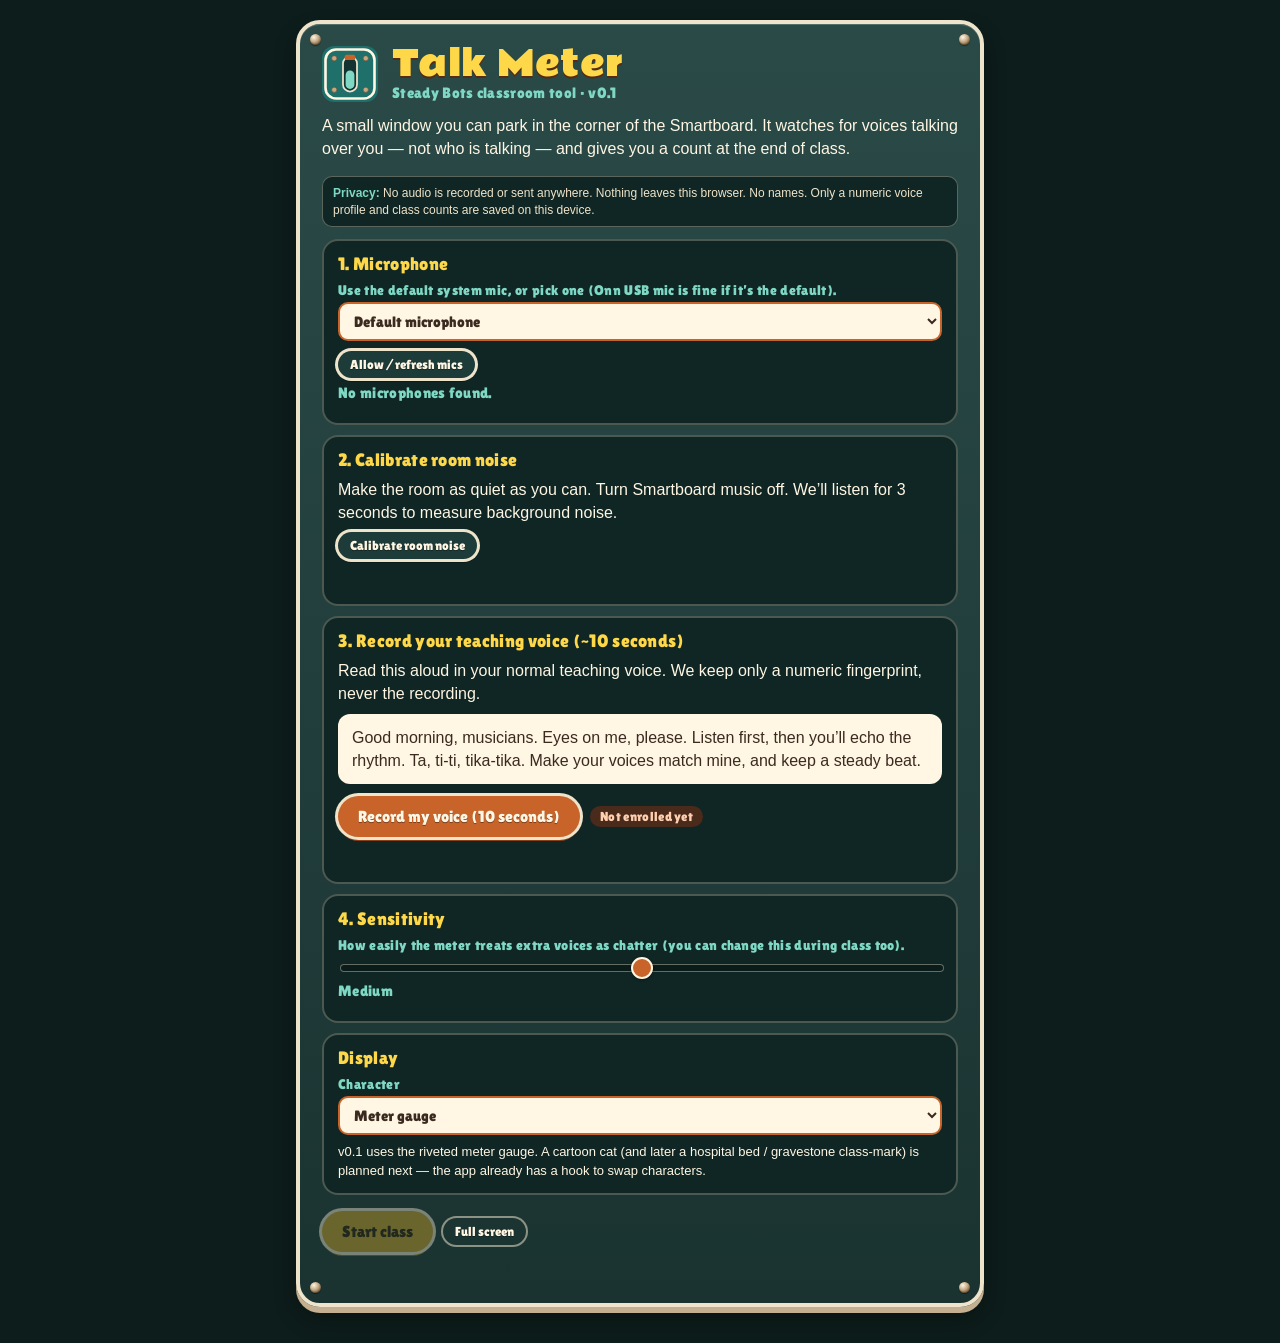
==== index.html @ 0ad7a4d5 "Add Talk Meter v0.1 classroom gauge app (local only). Simple Smartboard-corner meter: teacher voice " ====
<!doctype html>
<html lang="en">
<head>
  <meta charset="utf-8">
  <meta name="viewport" content="width=device-width,initial-scale=1">
  <meta name="theme-color" content="#0d1d1b">
  <title>Talk Meter — Steady Bots</title>
  <link rel="icon" href="assets/favicon.svg" type="image/svg+xml">
  <link rel="stylesheet" href="css/style.css">
</head>
<body class="screen-setup size-compact pos-bottom-right" data-character="gauge">
  <div id="backdrop" hidden></div>

  <main id="app">
    <section id="screen-setup" class="screen">
      <div class="panel setup-panel">
        <span class="rivet tl"></span><span class="rivet tr"></span>
        <span class="rivet bl"></span><span class="rivet br"></span>
        <div class="brand">
          <img class="brand-mark" src="assets/favicon.svg" alt="">
          <div>
            <h1>Talk Meter</h1>
            <div class="sub">Steady Bots classroom tool · v0.1</div>
          </div>
        </div>
        <p class="lead">A small window you can park in the corner of the Smartboard. It watches for voices talking over you — not who is talking — and gives you a count at the end of class.</p>
        <p class="privacy" id="privacy-setup"><strong>Privacy:</strong> No audio is recorded or sent anywhere. Nothing leaves this browser. No names. Only a numeric voice profile and class counts are saved on this device.</p>

        <div class="block">
          <h2>1. Microphone</h2>
          <label class="field" for="mic-select">Use the default system mic, or pick one (Onn USB mic is fine if it’s the default).</label>
          <select id="mic-select">
            <option value="">Default microphone</option>
          </select>
          <div class="btn-row" style="margin-top:10px">
            <button type="button" class="btn small" id="btn-mic-test">Allow / refresh mics</button>
          </div>
          <div class="status-line" id="mic-status"></div>
        </div>

        <div class="block">
          <h2>2. Calibrate room noise</h2>
          <p class="lead" style="margin:0 0 8px">Make the room as quiet as you can. Turn Smartboard music off. We’ll listen for 3 seconds to measure background noise.</p>
          <button type="button" class="btn small" id="btn-calibrate">Calibrate room noise</button>
          <div class="progress" id="cal-progress" hidden><span></span></div>
          <div class="status-line" id="cal-status"></div>
        </div>

        <div class="block">
          <h2>3. Record your teaching voice (~10 seconds)</h2>
          <p class="lead" style="margin:0 0 8px">Read this aloud in your normal teaching voice. We keep only a numeric fingerprint, never the recording.</p>
          <div class="script-box" id="enroll-script">Good morning, musicians. Eyes on me, please. Listen first, then you’ll echo the rhythm. Ta, ti-ti, tika-tika. Make your voices match mine, and keep a steady beat.</div>
          <div class="btn-row">
            <button type="button" class="btn copper" id="btn-enroll">Record my voice (10 seconds)</button>
            <button type="button" class="btn ghost small" id="btn-reenroll" hidden>Re-enroll</button>
            <span class="enrolled-pill off" id="enroll-pill">Not enrolled yet</span>
          </div>
          <div class="progress" id="enroll-progress" hidden><span></span></div>
          <div class="status-line" id="enroll-status"></div>
        </div>

        <div class="block">
          <h2>4. Sensitivity</h2>
          <label class="field" for="sensitivity">How easily the meter treats extra voices as chatter (you can change this during class too).</label>
          <input type="range" id="sensitivity" min="0" max="100" value="50">
          <div class="status-line" id="sens-label">Medium</div>
        </div>

        <div class="block">
          <h2>Display</h2>
          <label class="field" for="character-select">Character</label>
          <select id="character-select"></select>
          <p class="lead" style="margin:8px 0 0;font-size:13px" id="character-note">v0.1 uses the riveted meter gauge. A cartoon cat (and later a hospital bed / gravestone class-mark) is planned next — the app already has a hook to swap characters.</p>
        </div>

        <div class="btn-row" style="margin-top:16px">
          <button type="button" class="btn gold" id="btn-start" disabled>Start class</button>
          <button type="button" class="btn ghost small" id="btn-fullscreen">Full screen</button>
        </div>
        <div class="status-line" id="setup-status"></div>
      </div>
    </section>

    <section id="screen-live" class="screen">
      <div id="meter-panel" class="panel">
        <span class="rivet tl"></span><span class="rivet tr"></span>
        <span class="rivet bl"></span><span class="rivet br"></span>
        <div class="meter-head">
          <div>
            <h1>Talk Meter</h1>
            <div class="live-sub">Chatter while you talk</div>
          </div>
          <div class="icon-btns">
            <button type="button" class="btn ghost small" id="btn-size" title="Size">Size</button>
            <button type="button" class="btn ghost small" id="btn-corner" title="Corner">Corner</button>
            <button type="button" class="btn ghost small" id="btn-live-fs" title="Full screen">FS</button>
            <button type="button" class="btn ghost small" id="btn-settings" title="Setup">Setup</button>
          </div>
        </div>

        <div id="character-stage" data-character="gauge">
          <div data-character-panel="gauge" class="gauge-wrap">
            <div class="gauge-house">
              <div class="gauge-cap"></div>
              <div class="gauge-tube" data-level="quiet">
                <div class="gauge-fill" id="gauge-fill"></div>
                <div class="gauge-gloss"></div>
                <div class="gauge-ticks" aria-hidden="true">
                  <i style="top:0"></i><i style="top:25%"></i><i style="top:50%"></i><i style="top:75%"></i><i style="top:100%"></i>
                </div>
              </div>
              <div class="gauge-readout" id="gauge-readout">0%</div>
            </div>
            <div class="gauge-side">
              <div class="pill" id="status-pill" data-status="listening">Listening</div>
              <div class="stat">
                <div class="k">Chatter starts</div>
                <div class="v" id="stat-starts">0</div>
              </div>
              <div class="stat">
                <div class="k">Voices (rough)</div>
                <div class="v" id="stat-voices">quiet</div>
                <div class="hint">Rough estimate — not an exact count</div>
              </div>
              <div class="stat">
                <div class="k">Usual delay</div>
                <div class="v" id="stat-delay">—</div>
              </div>
            </div>
          </div>
        </div>

        <div class="live-controls">
          <button type="button" class="btn copper" id="btn-end">End class</button>
        </div>
        <div class="live-tools">
          <label class="field" for="sensitivity-live" style="margin:0;flex:1;min-width:140px">Sensitivity
            <input type="range" id="sensitivity-live" min="0" max="100" value="50">
          </label>
        </div>
        <p class="privacy" id="privacy-live"><strong>Privacy:</strong> No audio is recorded or sent. Nothing leaves this browser. No names.</p>
      </div>
    </section>

    <section id="screen-summary" class="screen">
      <div class="panel summary-panel">
        <span class="rivet tl"></span><span class="rivet tr"></span>
        <span class="rivet bl"></span><span class="rivet br"></span>
        <div class="brand">
          <img class="brand-mark" src="assets/favicon.svg" alt="">
          <div>
            <h1>Class report</h1>
            <div class="sub">Saved only in this browser</div>
          </div>
        </div>
        <div class="summary-hero" id="summary-text">Chatter never started while you were talking.</div>
        <div class="block">
          <h2>This class</h2>
          <div id="summary-details"></div>
        </div>
        <div class="block">
          <h2>Trend (this browser)</h2>
          <div class="bars" id="trend-bars" aria-hidden="true"></div>
          <table class="hist-table" id="hist-table">
            <thead>
              <tr><th>When</th><th>Starts</th><th>Usual delay</th><th>Length</th></tr>
            </thead>
            <tbody></tbody>
          </table>
        </div>
        <div class="btn-row">
          <button type="button" class="btn gold" id="btn-new-class">New class</button>
          <button type="button" class="btn" id="btn-export">Export CSV</button>
          <button type="button" class="btn ghost" id="btn-clear-hist">Clear history</button>
          <button type="button" class="btn ghost small" id="btn-back-setup">Setup</button>
        </div>
        <p class="privacy" style="margin-top:16px"><strong>Privacy:</strong> No audio is recorded or sent anywhere. This report is counts and times only, stored on this device.</p>
      </div>
    </section>
  </main>

  <script src="js/audio.js"></script>
  <script src="js/detector.js"></script>
  <script src="js/store.js"></script>
  <script src="js/characters.js"></script>
  <script src="js/app.js"></script>
</body>
</html>
---- css/style.css ----
@font-face {
  font-family: 'Lilita One';
  src: url('../assets/fonts/LilitaOne-Regular.ttf') format('truetype');
  font-display: swap;
}
@font-face {
  font-family: 'Rammetto One';
  src: url('../assets/fonts/RammettoOne-Regular.ttf') format('truetype');
  font-display: swap;
}

:root {
  --mint: #7fd8c4;
  --cream: #fff6e3;
  --cream-rim: #eee4cc;
  --ink: #3b2a20;
  --copper: #c8642a;
  --copper-shadow: #8a3f15;
  --teal: #1f6f6a;
  --teal-dark: #143230;
  --teal-face: #1d3b38;
  --teal-well: #102624;
  --gold: #ffd84a;
  --red: #e24a3d;
  --ok: #3cb878;
  --shadow: #0004;
  --panel-w-compact: 348px;
  --panel-w-medium: 400px;
  --panel-w-large: 520px;
}

* { box-sizing: border-box; }
html, body {
  margin: 0;
  min-height: 100%;
  background: #0d1d1b;
  color: var(--cream);
  font-family: 'Lilita One', 'Trebuchet MS', Verdana, sans-serif;
  letter-spacing: 0.02em;
}
body { overflow-x: hidden; }

h1, h2, .logo-type {
  font-family: 'Rammetto One', 'Lilita One', cursive;
  font-weight: 400;
  margin: 0;
}

button, select, input { font-family: inherit; }

.hidden, [hidden] { display: none !important; }

/* —— Board backdrop (preview / spacious window) —— */
#backdrop {
  position: fixed;
  inset: 0;
  background:
    radial-gradient(ellipse at 50% 20%, #1c3d3a 0%, #0d1d1b 70%),
    #0d1d1b;
  z-index: 0;
}
#backdrop.board {
  background:
    linear-gradient(#0000, #0003),
    repeating-linear-gradient(90deg, #1a333000 0 47px, #7fd8c410 48px),
    repeating-linear-gradient(0deg, #1a333000 0 47px, #7fd8c408 48px),
    linear-gradient(#24514c, #12322f);
}
#backdrop.board::after {
  content: 'Talk Meter sits in a corner of the board';
  position: absolute;
  left: 50%;
  top: 46%;
  transform: translate(-50%, -50%);
  color: #fff6e355;
  font-size: 22px;
  text-align: center;
  pointer-events: none;
}

#app { position: relative; z-index: 1; min-height: 100vh; }

/* —— Shared panel with rivets —— */
.panel {
  position: relative;
  background: linear-gradient(#2a4a48, #1a3331);
  border: 4px solid var(--cream-rim);
  border-radius: 24px;
  box-shadow: 0 6px 0 #c4b090, 0 12px 22px #0005, inset 0 1px 0 #fff3;
  padding: 22px 22px 18px;
}
.rivet {
  position: absolute;
  width: 11px;
  height: 11px;
  border-radius: 50%;
  background: radial-gradient(circle at 35% 30%, #fff6e3, #c4a882 45%, #6a5438 80%);
  box-shadow: 0 1px 1px #0006, inset 0 -1px 1px #0004;
  z-index: 2;
}
.rivet.tl { top: 10px; left: 10px; }
.rivet.tr { top: 10px; right: 10px; }
.rivet.bl { bottom: 10px; left: 10px; }
.rivet.br { bottom: 10px; right: 10px; }

.privacy {
  font-family: 'Trebuchet MS', Verdana, sans-serif;
  font-size: 12px;
  line-height: 1.35;
  color: #efe4c9;
  background: #102624;
  border: 1px solid #eee4cc55;
  border-radius: 10px;
  padding: 8px 10px;
  letter-spacing: 0;
  font-weight: normal;
}
.privacy strong { color: var(--mint); font-weight: bold; }

/* —— Buttons —— */
.btn {
  display: inline-block;
  border: 0;
  cursor: pointer;
  border-radius: 28px;
  padding: 11px 20px;
  font-size: 16px;
  color: var(--cream);
  background: var(--teal-face);
  box-shadow: 0 0 0 3px var(--cream-rim), 0 4px 0 #0a1c1a;
  text-shadow: 0 1px 0 #0006;
}
.btn:hover { filter: brightness(1.08); }
.btn:active { transform: translateY(2px); box-shadow: 0 0 0 3px var(--cream-rim), 0 2px 0 #0a1c1a; }
.btn:disabled { opacity: 0.45; cursor: not-allowed; filter: none; transform: none; }
.btn.gold { background: #c9a227; color: #2a1c0a; text-shadow: none; box-shadow: 0 0 0 3px var(--cream-rim), 0 4px 0 #8a6a10; }
.btn.copper { background: var(--copper); box-shadow: 0 0 0 3px var(--cream-rim), 0 4px 0 var(--copper-shadow); }
.btn.ghost { background: transparent; box-shadow: 0 0 0 2px #eee4cc88; }
.btn.small { padding: 6px 12px; font-size: 13px; border-radius: 20px; }
.btn-row { display: flex; flex-wrap: wrap; gap: 10px; align-items: center; }

/* —— Setup / summary: centered card —— */
body.screen-setup #screen-setup,
body.screen-summary #screen-summary {
  display: block;
}
#screen-setup, #screen-summary {
  display: none;
  max-width: 720px;
  margin: 0 auto;
  padding: 20px 16px 36px;
}
.setup-panel, .summary-panel { color: var(--cream); }

.brand {
  display: flex;
  align-items: center;
  gap: 14px;
  margin-bottom: 8px;
}
.brand-mark {
  width: 56px;
  height: 56px;
  flex: 0 0 56px;
}
.brand h1 {
  font-size: 34px;
  color: var(--gold);
  line-height: 1.05;
  text-shadow: 0 2px 0 #5a2a10;
}
.brand .sub {
  font-size: 15px;
  color: var(--mint);
  margin-top: 2px;
}

.lead {
  font-family: 'Trebuchet MS', Verdana, sans-serif;
  letter-spacing: 0;
  font-size: 16px;
  line-height: 1.45;
  margin: 12px 0 16px;
  color: var(--cream);
}

.block {
  background: var(--teal-well);
  border: 2px solid #eee4cc44;
  border-radius: 16px;
  padding: 12px 14px;
  margin: 10px 0;
}
.block h2 {
  font-family: 'Lilita One', sans-serif;
  font-size: 18px;
  color: var(--gold);
  margin: 0 0 8px;
}
label.field {
  display: block;
  margin: 8px 0 4px;
  font-size: 14px;
  color: var(--mint);
}
select, input[type="range"] {
  width: 100%;
  max-width: 100%;
}
select {
  background: #fff6e3;
  color: var(--ink);
  border: 2px solid var(--copper);
  border-radius: 10px;
  padding: 8px 10px;
  font-size: 15px;
}
.script-box {
  background: #fff6e3;
  color: var(--ink);
  border-radius: 12px;
  padding: 12px 14px;
  font-family: 'Trebuchet MS', Verdana, sans-serif;
  letter-spacing: 0;
  font-size: 16px;
  line-height: 1.45;
  margin: 8px 0 12px;
}
.progress {
  height: 16px;
  background: #0a1c1a;
  border-radius: 10px;
  border: 2px solid var(--cream-rim);
  overflow: hidden;
  margin: 8px 0;
}
.progress > span {
  display: block;
  height: 100%;
  width: 0%;
  background: linear-gradient(90deg, var(--mint), var(--gold));
}
.status-line {
  min-height: 1.4em;
  font-size: 15px;
  color: var(--mint);
  margin: 6px 0;
}
.status-line.err { color: #ffb3ab; }
.enrolled-pill {
  display: inline-block;
  background: #1e4e32;
  color: #b6ffcf;
  border-radius: 999px;
  padding: 3px 10px;
  font-size: 13px;
}
.enrolled-pill.off {
  background: #4a2a1a;
  color: #ffd0b0;
}

input[type="range"] {
  appearance: none;
  height: 8px;
  background: #0a1c1a;
  border-radius: 8px;
  border: 1px solid #eee4cc66;
  outline: none;
}
input[type="range"]::-webkit-slider-thumb {
  appearance: none;
  width: 22px;
  height: 22px;
  border-radius: 50%;
  background: var(--copper);
  border: 2px solid var(--cream);
  box-shadow: 0 1px 3px #0006;
  cursor: pointer;
}

/* —— Live meter —— */
#screen-live {
  display: none;
  min-height: 100vh;
  position: relative;
}
body.screen-live #screen-live { display: block; }

#meter-panel {
  width: var(--panel-w-compact);
  position: fixed;
  z-index: 3;
}
body.size-medium #meter-panel { width: var(--panel-w-medium); }
body.size-large #meter-panel { width: var(--panel-w-large); }
body.size-full #meter-panel {
  width: min(640px, calc(100vw - 32px));
  position: relative;
  margin: 24px auto;
}

body.pos-bottom-right #meter-panel { right: 16px; bottom: 16px; }
body.pos-bottom-left #meter-panel { left: 16px; bottom: 16px; }
body.pos-top-right #meter-panel { right: 16px; top: 16px; }
body.pos-top-left #meter-panel { left: 16px; top: 16px; }
body.size-full.pos-bottom-right #meter-panel,
body.size-full.pos-bottom-left #meter-panel,
body.size-full.pos-top-right #meter-panel,
body.size-full.pos-top-left #meter-panel {
  right: auto; left: auto; top: auto; bottom: auto;
}

.meter-head {
  display: flex;
  flex-direction: column;
  align-items: stretch;
  gap: 8px;
  margin-bottom: 8px;
  padding: 0 6px;
}
.meter-head h1 {
  font-size: 22px;
  color: var(--gold);
  text-shadow: 0 2px 0 #5a2a10;
  line-height: 1.05;
  white-space: nowrap;
}
.meter-head .live-sub { font-size: 12px; color: var(--mint); margin-top: 4px; }
.icon-btns { display: flex; gap: 6px; flex-wrap: nowrap; justify-content: flex-start; }
.icon-btns .btn { padding: 5px 9px; font-size: 12px; }

#character-stage { margin: 6px 0 10px; }

.gauge-wrap {
  display: flex;
  align-items: center;
  gap: 16px;
  justify-content: center;
  padding: 6px 4px;
}
.gauge-house { position: relative; width: 86px; flex: 0 0 86px; }
.gauge-cap {
  width: 62px;
  height: 16px;
  margin: 0 auto -4px;
  background: linear-gradient(#e08a4a, var(--copper));
  border-radius: 8px 8px 3px 3px;
  box-shadow: 0 1px 0 #fff4, 0 2px 0 #6a2e10;
  position: relative;
  z-index: 1;
}
.gauge-tube {
  width: 58px;
  height: 168px;
  margin: 0 auto;
  background: #0a1817;
  border: 3px solid var(--cream-rim);
  border-radius: 28px;
  position: relative;
  overflow: hidden;
  box-shadow: inset 0 0 12px #0008;
}
.gauge-fill {
  position: absolute;
  left: 0; right: 0; bottom: 0;
  height: 0%;
  background: linear-gradient(180deg, var(--mint) 0%, #3cb878 100%);
  transition: height 120ms linear, background 200ms linear;
  border-radius: 0 0 24px 24px;
}
.gauge-tube[data-level="some"] .gauge-fill {
  background: linear-gradient(180deg, var(--gold) 0%, #e08a4a 100%);
}
.gauge-tube[data-level="few"] .gauge-fill {
  background: linear-gradient(180deg, #ffb14a 0%, var(--copper) 100%);
}
.gauge-tube[data-level="lots"] .gauge-fill {
  background: linear-gradient(180deg, #ff7a6e 0%, var(--red) 100%);
}
.gauge-gloss {
  position: absolute;
  top: 10px; bottom: 10px; left: 8px;
  width: 10px;
  border-radius: 8px;
  background: linear-gradient(#fff8, #fff0);
  pointer-events: none;
}
.gauge-ticks {
  position: absolute;
  inset: 8px 0;
  pointer-events: none;
}
.gauge-ticks i {
  position: absolute;
  right: 6px;
  width: 10px;
  height: 2px;
  background: #eee4cc88;
}
.gauge-readout {
  text-align: center;
  margin-top: 6px;
  color: var(--gold);
  font-size: 18px;
}
.gauge-side { flex: 1; min-width: 0; }
.pill {
  display: inline-block;
  border-radius: 999px;
  padding: 4px 10px;
  font-size: 14px;
  margin: 0 0 8px;
  background: #163330;
  border: 1px solid #eee4cc44;
}
.pill[data-status="teacher"] { background: #1e4e32; color: #b6ffcf; }
.pill[data-status="chatter"] { background: #5a1e1a; color: #ffd0c8; }
.pill[data-status="listening"] { color: var(--mint); }
.pill[data-status="music"] { color: #ffe08a; }

.stat {
  margin: 8px 0;
}
.stat .k {
  font-size: 12px;
  color: var(--mint);
  text-transform: uppercase;
}
.stat .v {
  font-size: 26px;
  color: var(--gold);
  line-height: 1.1;
}
.stat .hint {
  font-family: 'Trebuchet MS', Verdana, sans-serif;
  letter-spacing: 0;
  font-size: 11px;
  color: #efe4c9aa;
  margin-top: 2px;
}

.live-controls { display: flex; flex-wrap: wrap; gap: 8px; margin: 10px 0 8px; }
.live-tools { display: flex; flex-wrap: wrap; gap: 6px; margin-bottom: 8px; }
#meter-panel .privacy { font-size: 11px; }

body.size-compact .gauge-tube { height: 140px; }
body.size-compact .meter-head h1 { font-size: 20px; }
body.size-large .gauge-tube { height: 200px; }
body.size-large .meter-head h1 { font-size: 28px; }

/* —— Summary —— */
.summary-hero {
  font-size: 22px;
  color: var(--gold);
  line-height: 1.3;
  margin: 10px 0 14px;
  text-shadow: 0 2px 0 #5a2a10;
}
.hist-table {
  width: 100%;
  border-collapse: collapse;
  font-family: 'Trebuchet MS', Verdana, sans-serif;
  letter-spacing: 0;
  font-size: 13px;
}
.hist-table th, .hist-table td {
  text-align: left;
  padding: 6px 8px;
  border-bottom: 1px solid #eee4cc33;
}
.hist-table th { color: var(--mint); font-weight: normal; }
.bars {
  display: flex;
  align-items: flex-end;
  gap: 4px;
  height: 64px;
  margin: 8px 0 4px;
}
.bars i {
  flex: 1;
  background: var(--mint);
  border-radius: 3px 3px 0 0;
  min-height: 3px;
  opacity: 0.85;
}

.mic-denied { color: #ffb3ab; }

/* Small parked window: fill with the panel */
@media (max-width: 420px) {
  #meter-panel {
    width: calc(100vw - 16px) !important;
    left: 8px !important;
    right: 8px !important;
    bottom: 8px !important;
    top: auto !important;
  }
  #screen-setup, #screen-summary { padding: 16px 10px 32px; }
  .brand h1 { font-size: 26px; }
}
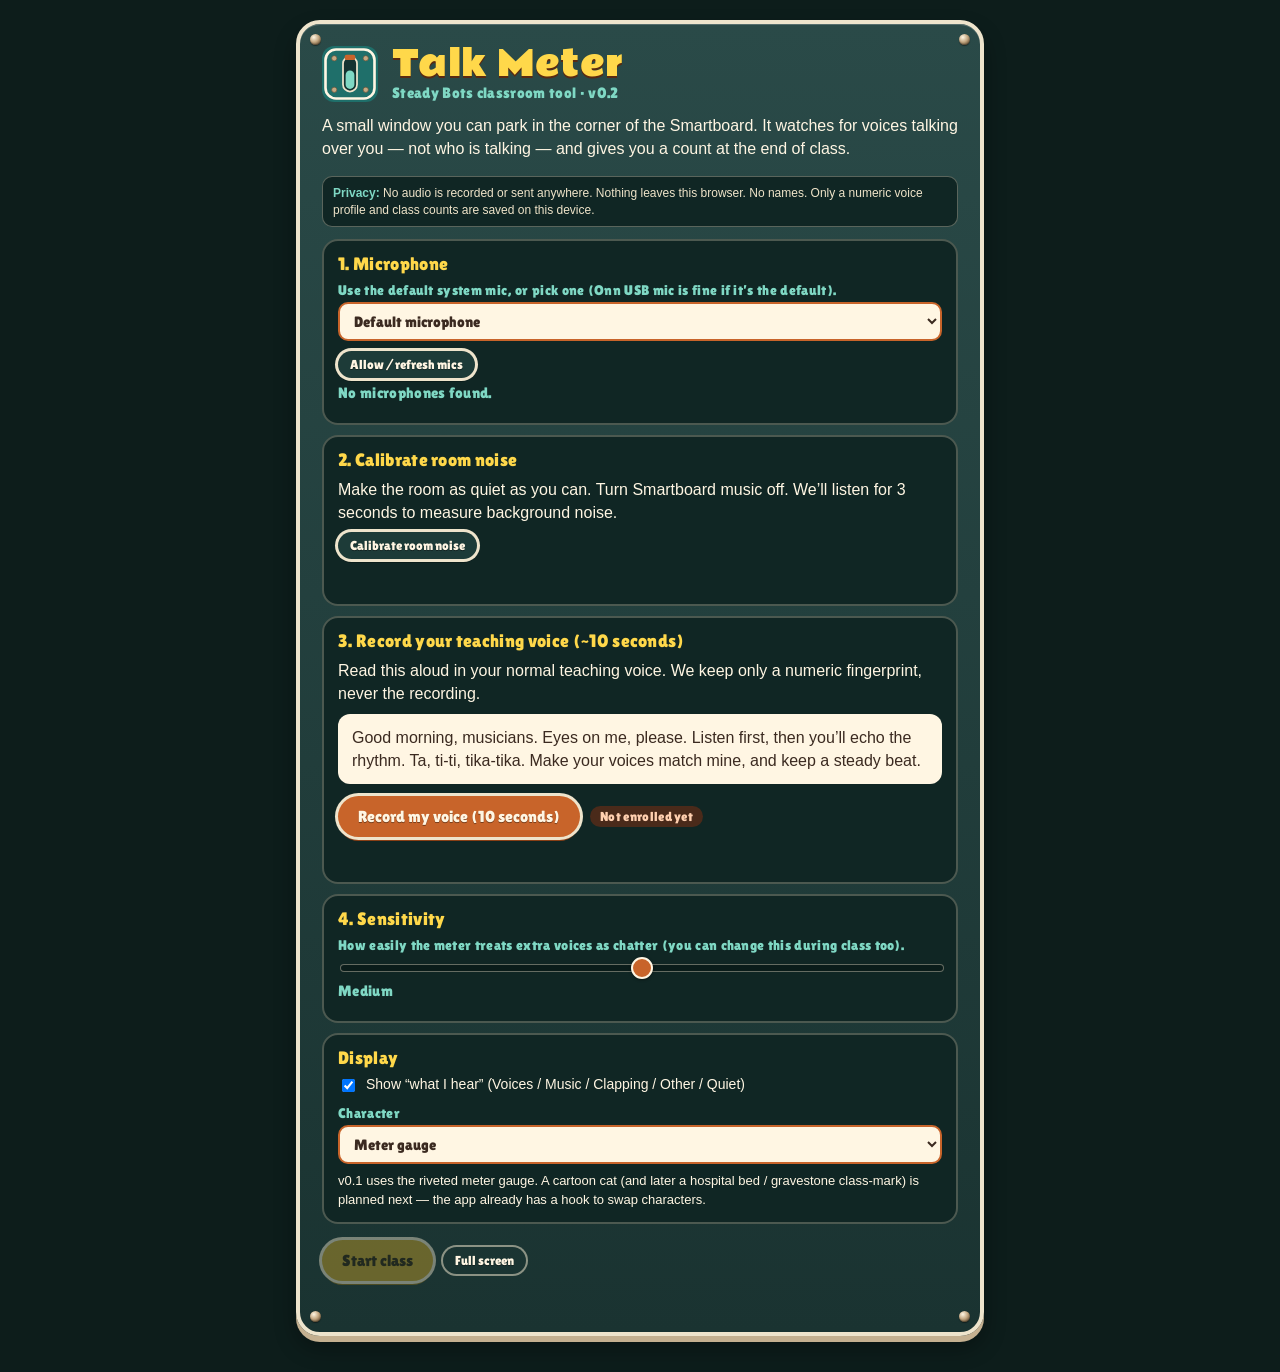
==== commit a6bd92aa: "Add Talk Meter v0.2 SpeechNet voice gate (local only). A tiny int8 speech classifier, built like Lev" ====
--- a/index.html
+++ b/index.html
@@ -20,7 +20,7 @@
           <img class="brand-mark" src="assets/favicon.svg" alt="">
           <div>
             <h1>Talk Meter</h1>
-            <div class="sub">Steady Bots classroom tool · v0.1</div>
+            <div class="sub">Steady Bots classroom tool · v0.2</div>
           </div>
         </div>
         <p class="lead">A small window you can park in the corner of the Smartboard. It watches for voices talking over you — not who is talking — and gives you a count at the end of class.</p>
@@ -68,6 +68,7 @@
 
         <div class="block">
           <h2>Display</h2>
+          <label class="check"><input type="checkbox" id="show-hear" checked> Show “what I hear” (Voices / Music / Clapping / Other / Quiet)</label>
           <label class="field" for="character-select">Character</label>
           <select id="character-select"></select>
           <p class="lead" style="margin:8px 0 0;font-size:13px" id="character-note">v0.1 uses the riveted meter gauge. A cartoon cat (and later a hospital bed / gravestone class-mark) is planned next — the app already has a hook to swap characters.</p>
@@ -112,7 +113,10 @@
               <div class="gauge-readout" id="gauge-readout">0%</div>
             </div>
             <div class="gauge-side">
-              <div class="pill" id="status-pill" data-status="listening">Listening</div>
+              <div class="pills-row">
+                <div class="pill" id="status-pill" data-status="listening">Listening</div>
+                <div class="pill hear" id="hear-pill" data-hear="quiet">Quiet</div>
+              </div>
               <div class="stat">
                 <div class="k">Chatter starts</div>
                 <div class="v" id="stat-starts">0</div>
@@ -180,6 +184,7 @@
   </main>
 
   <script src="js/audio.js"></script>
+  <script src="js/speechnet.js"></script>
   <script src="js/detector.js"></script>
   <script src="js/store.js"></script>
   <script src="js/characters.js"></script>
--- a/css/style.css
+++ b/css/style.css
@@ -405,6 +405,13 @@
   font-size: 18px;
 }
 .gauge-side { flex: 1; min-width: 0; }
+.pills-row {
+  display: flex;
+  flex-wrap: wrap;
+  align-items: center;
+  gap: 4px 6px;
+  margin: 0 0 8px;
+}
 .pill {
   display: inline-block;
   border-radius: 999px;
@@ -414,6 +421,7 @@
   background: #163330;
   border: 1px solid #eee4cc44;
 }
+.pills-row .pill { margin: 0; }
 .pill[data-status="teacher"] { background: #1e4e32; color: #b6ffcf; }
 .pill[data-status="chatter"] { background: #5a1e1a; color: #ffd0c8; }
 .pill[data-status="listening"] { color: var(--mint); }
@@ -499,3 +507,22 @@
   #screen-setup, #screen-summary { padding: 16px 10px 32px; }
   .brand h1 { font-size: 26px; }
 }
+
+label.check {
+  display: flex;
+  align-items: flex-start;
+  gap: 8px;
+  font-family: 'Trebuchet MS', Verdana, sans-serif;
+  letter-spacing: 0;
+  font-size: 14px;
+  margin: 0 0 10px;
+  color: var(--cream);
+}
+label.check input { margin-top: 3px; flex: 0 0 auto; }
+.pill.hear { display: inline-block; margin-left: 0; }
+.pill.hear[data-hear="speech"] { background: #1e4e32; color: #b6ffcf; }
+.pill.hear[data-hear="music"] { background: #4a3a12; color: #ffe08a; }
+.pill.hear[data-hear="clapping"] { background: #4a2a14; color: #ffd0b0; }
+.pill.hear[data-hear="other"] { background: #163330; color: #efe4c9; }
+.pill.hear[data-hear="quiet"] { color: var(--mint); }
+body.hide-hear #hear-pill { display: none !important; }
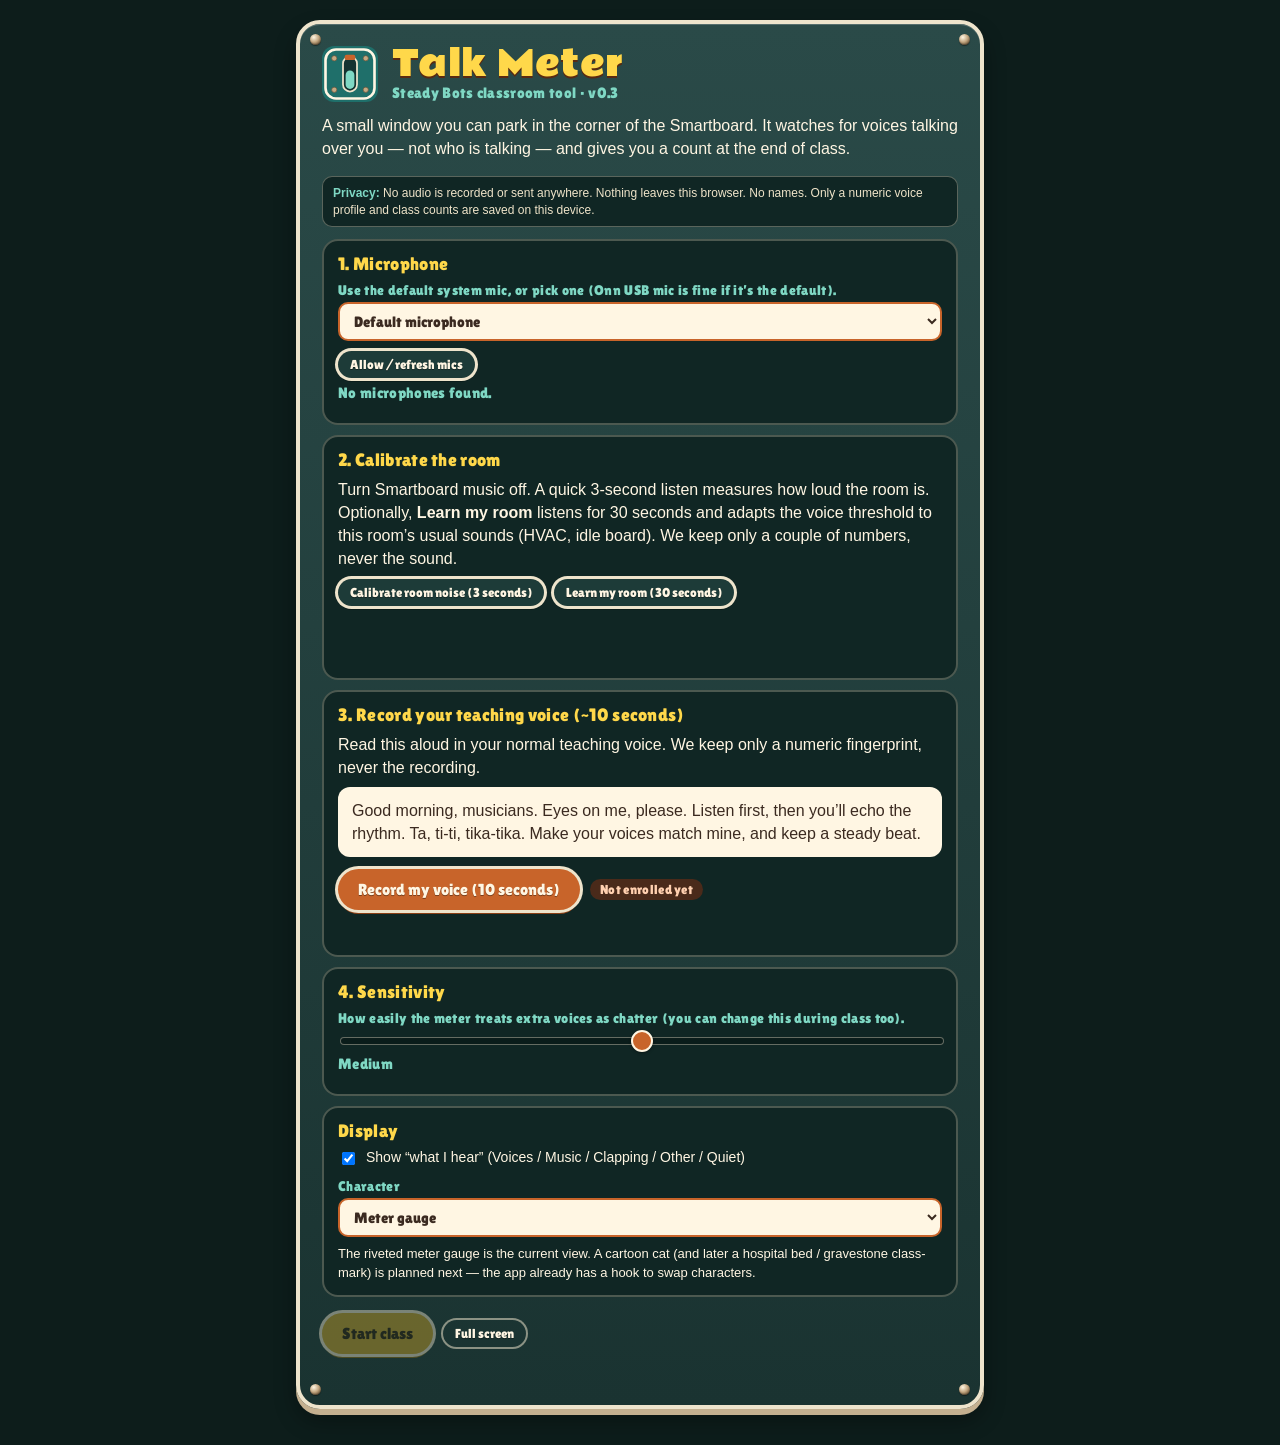
==== commit 3ca625f2: "Add Talk Meter v0.3 SpeechNet retraining and Learn my room (local only). Retrain the tiny in-browser" ====
--- a/index.html
+++ b/index.html
@@ -20,7 +20,7 @@
           <img class="brand-mark" src="assets/favicon.svg" alt="">
           <div>
             <h1>Talk Meter</h1>
-            <div class="sub">Steady Bots classroom tool · v0.2</div>
+            <div class="sub">Steady Bots classroom tool · v0.3</div>
           </div>
         </div>
         <p class="lead">A small window you can park in the corner of the Smartboard. It watches for voices talking over you — not who is talking — and gives you a count at the end of class.</p>
@@ -39,11 +39,16 @@
         </div>
 
         <div class="block">
-          <h2>2. Calibrate room noise</h2>
-          <p class="lead" style="margin:0 0 8px">Make the room as quiet as you can. Turn Smartboard music off. We’ll listen for 3 seconds to measure background noise.</p>
-          <button type="button" class="btn small" id="btn-calibrate">Calibrate room noise</button>
+          <h2>2. Calibrate the room</h2>
+          <p class="lead" style="margin:0 0 8px">Turn Smartboard music off. A quick 3-second listen measures how loud the room is. Optionally, <strong>Learn my room</strong> listens for 30 seconds and adapts the voice threshold to this room’s usual sounds (HVAC, idle board). We keep only a couple of numbers, never the sound.</p>
+          <div class="btn-row">
+            <button type="button" class="btn small" id="btn-calibrate">Calibrate room noise (3 seconds)</button>
+            <button type="button" class="btn small" id="btn-learn-room">Learn my room (30 seconds)</button>
+          </div>
           <div class="progress" id="cal-progress" hidden><span></span></div>
+          <div class="progress" id="room-progress" hidden><span></span></div>
           <div class="status-line" id="cal-status"></div>
+          <div class="status-line" id="room-status"></div>
         </div>
 
         <div class="block">
@@ -71,7 +76,7 @@
           <label class="check"><input type="checkbox" id="show-hear" checked> Show “what I hear” (Voices / Music / Clapping / Other / Quiet)</label>
           <label class="field" for="character-select">Character</label>
           <select id="character-select"></select>
-          <p class="lead" style="margin:8px 0 0;font-size:13px" id="character-note">v0.1 uses the riveted meter gauge. A cartoon cat (and later a hospital bed / gravestone class-mark) is planned next — the app already has a hook to swap characters.</p>
+          <p class="lead" style="margin:8px 0 0;font-size:13px" id="character-note">The riveted meter gauge is the current view. A cartoon cat (and later a hospital bed / gravestone class-mark) is planned next — the app already has a hook to swap characters.</p>
         </div>
 
         <div class="btn-row" style="margin-top:16px">
